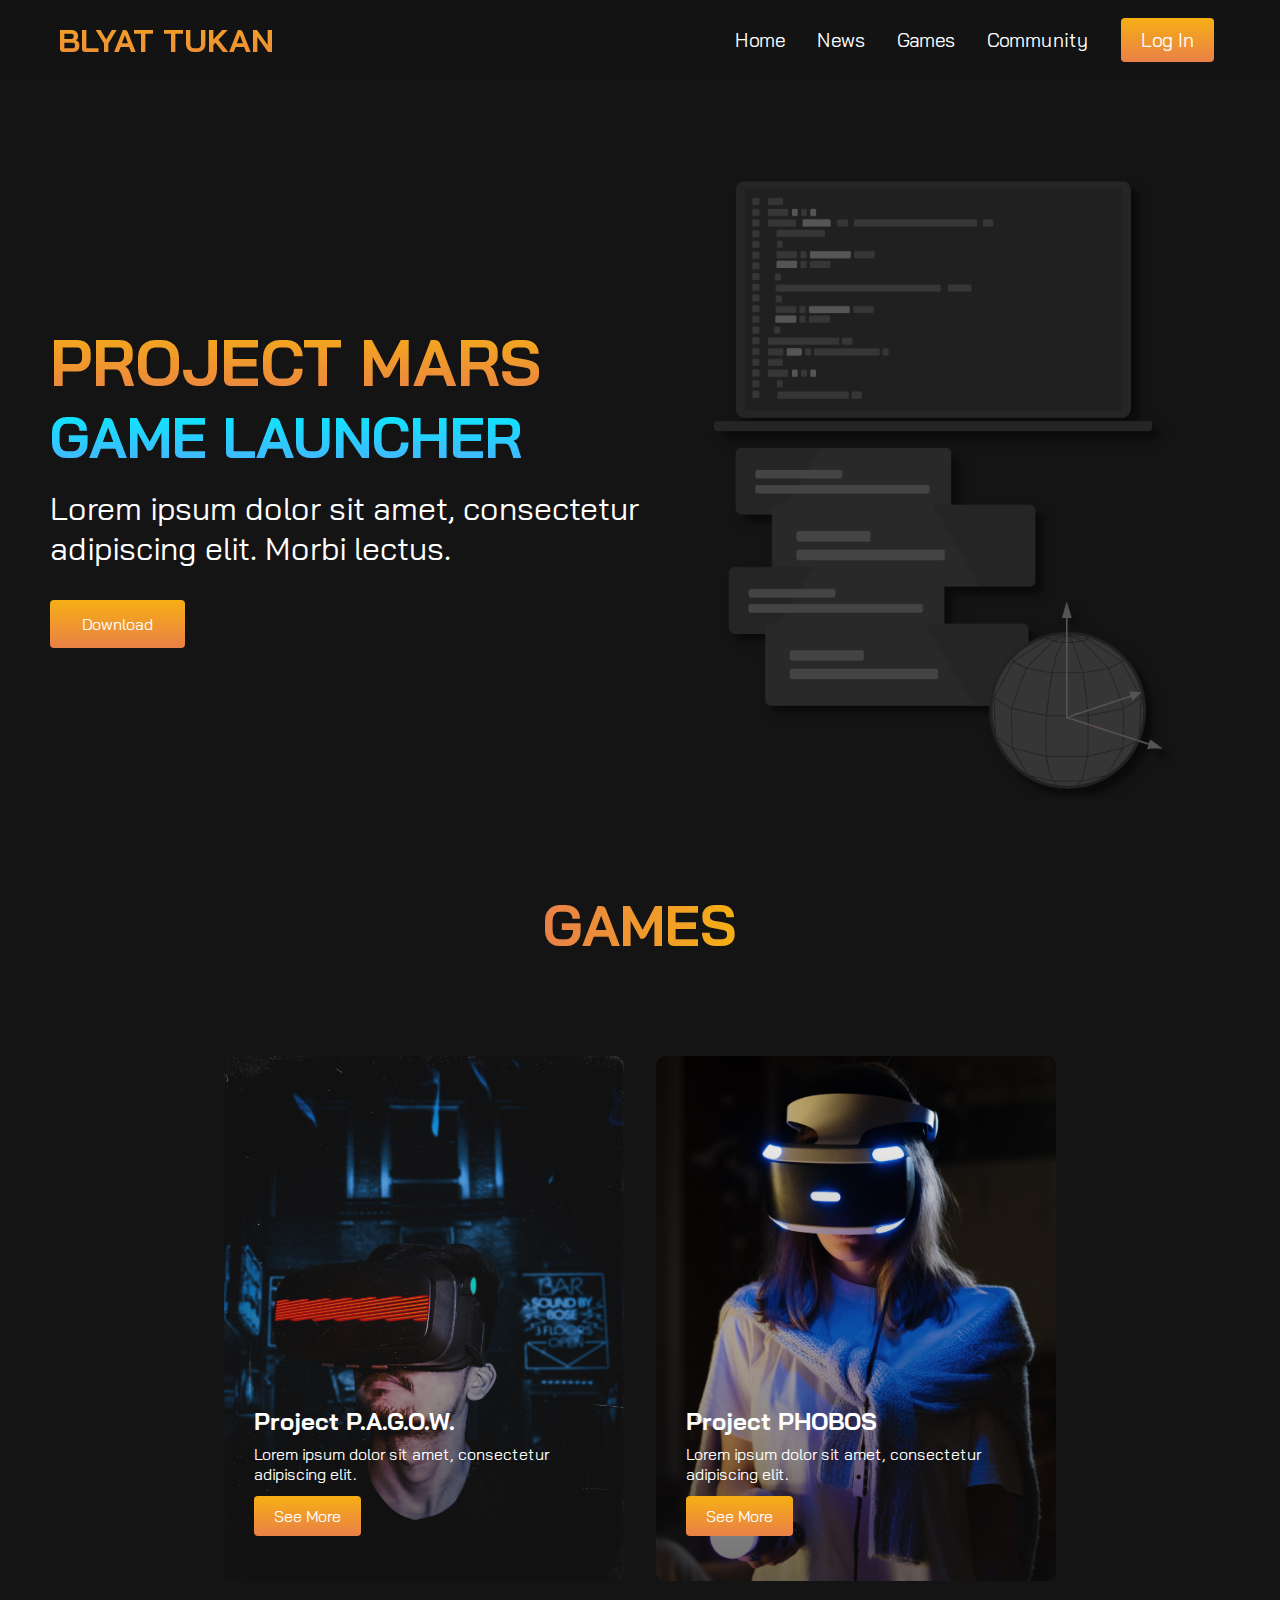
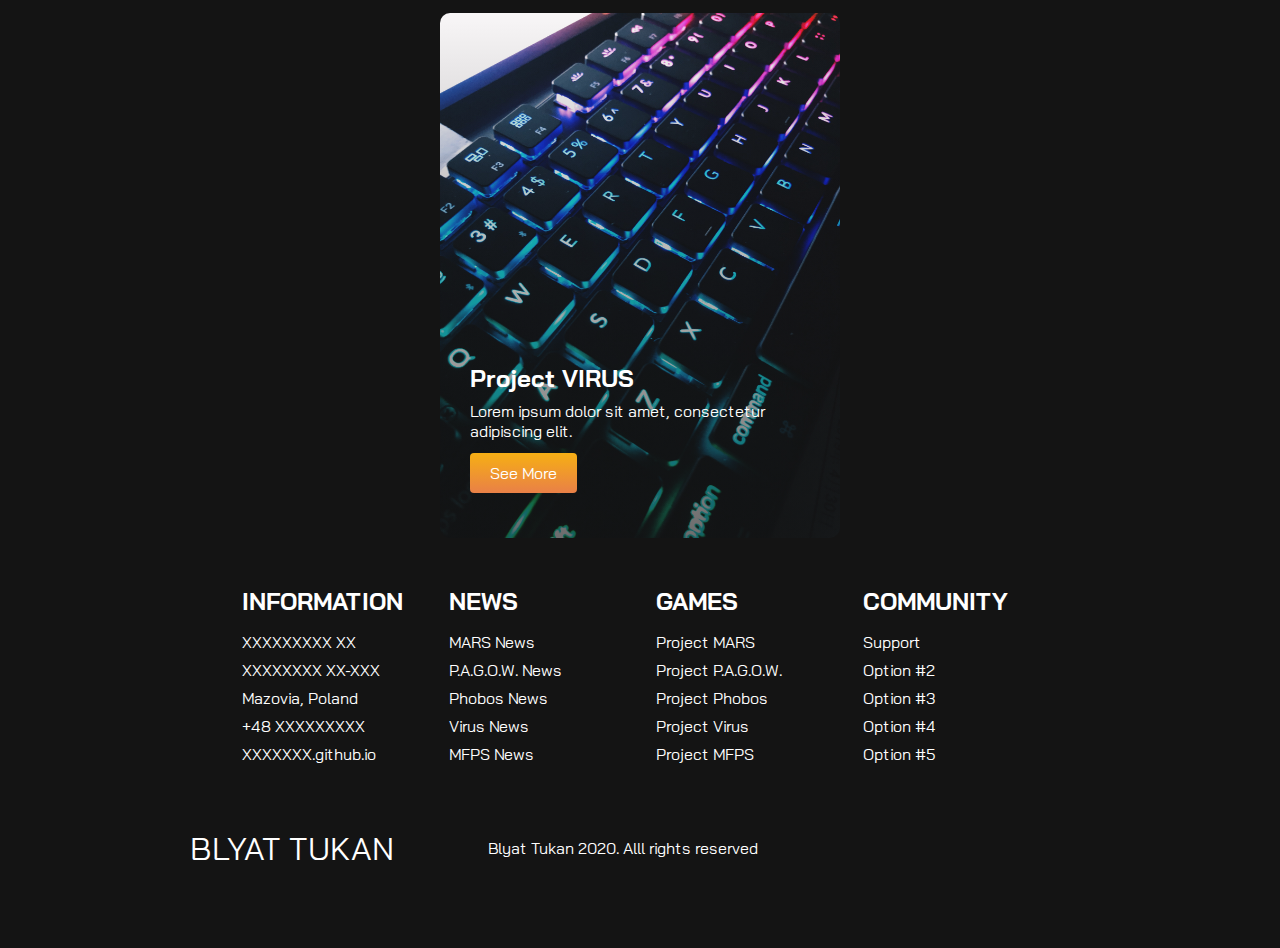
==== games.html @ d00b1628 "Version 0.1" ====
<!DOCTYPE html>
<html lang="en">

<head>
	<meta charset="UTF-8">
	<meta name="viewport" content="width=device-width,initial-scale=1.0"/>
	<title>Project MARS</title>
	<link rel="stylesheet" href="style.css">
	<link rel="stylesheet" href="https://pro.fontawesome.com/releases/v5.10.0/css/all.css" integrity="sha384-AYmEC3Yw5cVb3ZcuHtOA93w35dYTsvhLPVnYs9eStHfGJvOvKxVfELGroGkvsg+p" crossorigin="anonymous"/>
	<link href="https://fonts.googleapis.com/css2?family=Bai+Jamjuree:wght@200;400;700&display=swap" rel="stylesheet">
</head>

<body>
	<!-- NavBar -->
	<nav class="navbar">
		<div class="navbar_container">
			<a href="#" id="navbar_logo"><i class="fas fa-gem"></i>BLYAT TUKAN</a>
			<div class="navbar_toggle" id="mobile-menu">
				<span class="bar"></span>
				<span class="bar"></span>
				<span class="bar"></span>
			</div>
			<ul class="navbar_menu">
				<li class="navbar_item">
					<a href="index.html" class="navbar_links">Home</a>
				</li>
				<li class="navbar_item">
					<a href="news.html" class="navbar_links">News</a>
				</li>
				<li class="navbar_item">
					<a href="games.html" class="navbar_links">Games</a>
				</li>
				<li class="navbar_item">
					<a href="community.html" class="navbar_links">Community</a>
				</li>
				<li class="navbar_btn">
					<a href="login.html" class="button">Log In</a>
				</li>
			</ul>
		</div>
	</nav>
	<!-- Herp Selection -->
	<div class="main">
		<div class="main_container">
			<div class="main_content">
				<h1>PROJECT MARS</h1>
				<h2>GAME LAUNCHER</h2>
				<p>Lorem ipsum dolor sit amet, consectetur adipiscing elit. Morbi lectus.</p>
				<button class="main_btn"><a href="https://drive.google.com/uc?export=download&id=1qEwxYIXNKAYCf7dLm0vdJYYYXvr7ZDhy">Download</a></button>
			</div>
			<div class="main_img-container">
				<img src="images/pic1.png"  id="main_img"/>
			</div>
		</div>
	</div>
	<!-- Services Selection -->
	<div class="services">
		<h1>GAMES</h1>
		<div class="services_container">
			<div class="services_card">
				<h2>Project P.A.G.O.W.</h2>
				<p>Lorem ipsum dolor sit amet, consectetur adipiscing elit.</p>
				<button><a href="projectpagow.html">See More</a></button>
			</div>
			<div class="services_card">
				<h2>Project PHOBOS</h2>
				<p>Lorem ipsum dolor sit amet, consectetur adipiscing elit.</p>
				<button><a href="projectphobos.html">See More</a></button>
			</div>
			<div class="services_card">
				<h2>Project VIRUS</h2>
				<p>Lorem ipsum dolor sit amet, consectetur adipiscing elit.</p>
				<button><a href="projectvirus.html">See More</a></button>
			</div>
		</div>
	</div>
	<!-- Footer Section -->
	<div class="footer_container">
		<div class="footer_links">
			<div class="footer_link_wrapper">
				<div class="footer_link_items">
					<h2>INFORMATION</h2>
					<p>XXXXXXXXX XX</p>
					<p>XXXXXXXX XX-XXX</p>
					<p>Mazovia, Poland</p>
					<p>+48 XXXXXXXXX</p>
					<p>XXXXXXX.github.io</p>
				</div>
				<div class="footer_link_items">
					<h2>NEWS</h2>
          <a href="index.html">MARS News</a>
					<a href="index.html">P.A.G.O.W. News</a>
					<a href="index.html">Phobos News</a>
					<a href="index.html">Virus News</a>
					<a href="index.html">MFPS News</a>
				</div>
			</div>
			<div class="footer_link_wrapper">
				<div class="footer_link_items">
					<h2>GAMES</h2>
					<a href="index.html">Project MARS</a>
					<a href="index.html">Project P.A.G.O.W.</a>
					<a href="index.html">Project Phobos</a>
					<a href="index.html">Project Virus</a>
					<a href="index.html">Project MFPS</a>
				</div>
				<div class="footer_link_items">
					<h2>COMMUNITY</h2>
					<a href="index.html">Support</a>
					<a href="index.html">Option #2</a>
					<a href="index.html">Option #3</a>
					<a href="index.html">Option #4</a>
					<a href="index.html">Option #5</a>
				</div>
			</div>
		</div>
		<div class="social_media">
			<div class="social_media_wrap">
				<div class="footer_logo">
					<a href="/" id="footer_logo"><i class="fas faa-gem"></i>BLYAT TUKAN</a>
				</div>
				<p class="website_right">Blyat Tukan 2020. Alll rights reserved</p>
				<div class="social_icons">
					<a href="/" class="social_icons_link" target="_blank">
						<i class="fab fa-facebook"></i>
					</a>
					<a href="https://www.youtube.com/channel/UCnhLf9kMlT55ftMMKSu5Qwg" class="social_icons_link" target="_blank">
						<i class="fab fa-youtube"></i>
					</a>
					<a href="/" class="social_icons_link" target="_blank">
						<i class="fab fa-twitter"></i>
					</a>
					<a href="https://discord.gg/k23jEwY" class="social_icons_link" target="_blank">
						<i class="fab fa-discord"></i>
					</a>
				</div>
			</div>
		</div>
	</div>

	<script src="app.js"></script>
</body>

</html>
---- style.css ----
*{
  box-sizing: border-box;
  margin: 0;
  padding: 0;
font-family: 'Bai Jamjuree', sans-serif;
}

.navbar{
  background: #131313;
  height: 80px;
  display: flex;
  justify-content: center;
  align-items: center;
  font-size: 1.2rem;
  position: sticky;
  top: 0;
  z-index: 999;
}

.navbar_container{
  display: flex;
  justify-content: space-between;
  height: 80px;
  z-index: 1;
  width: 100%;
  max-width: 1300px;
  margin: 0 auto;
  padding: 0 50px;
}

#navbar_logo{
  background-color: #ff8177;
  background-image: linear-gradient(to top, #E98047 0%, #F6AF14 100%);
  background-size: 100%;
  -webkit-background-clip: text;
  -moz-background-clip: text;
  -webkit-text-fill-color: transparent;
  -moz-text-fill-color: transparent;
  display: flex;
  align-items: center;
  cursor: pointer;
  text-decoration: none;
  font-size: 2rem;
  font-weight: 700;
}

.fa-gem{
  margin-right: 0.5rem;
}

.navbar_menu{
  display: flex;
  align-items: center;
  list-style: none;
  text-align: center;
}

.navbar_item{
  height: 80px;
}

.navbar_links{
  color: #fff;
  display: flex;
  align-items: center;
  justify-content: center;
  text-decoration: none;
  padding: 0 1rem;
  height: 100%
}

.navbar_btn{
  display: flex;
  justify-content: center;
  align-items: center;
  padding: 0 1rem;
  width: 100%;
}

.button{
  display: flex;
  justify-content: center;
  align-items: center;
  text-decoration: none;
  padding: 10px 20px;
  height: 100%;
  width: 100%;
  border: none;
  outline: none;
  border-radius: 4px;
  background-image: linear-gradient(to top, #E98047 0%, #F6AF14 100%);
  color: #fff;
}

.button:hover{
  background-image: linear-gradient(to top, #4facfe 0%, #00f2fe 100%);
  transition: all 0.3s ease;
}

.navbar_links:hover{
  background: #303030;
  transition: all 0.3s ease;
}

@media screen and (max-width:960px){
  .navbar_container{
    display: flex;
    justify-content: space-between;
    height: 80px;
    z-index: 1;
    width: 100%;
    max-width: 1300px;
    padding: 0;
  }
  .navbar_menu{
    display: grid;
    grid-template-columns: auto;
    margin: 0;
    width: 100%;
    position: absolute;
    top: -1000px;
    opacity: 0;
    transition: all 0.5s ease;
    height: 50vh;
    z-index: -1;
    background: #131313;
  }
  .navbar_menu.active{
    top: 100%;
    opacity: 1;
    transition: all 0.5s ease;
    z-index: 99;
    height: 50vh;
    font-size: 1.6rem;
  }
  #navbar_logo{
    padding-left: 25px;
  }

  .navbar_toggle .bar{
    width: 25px;
    height: 3px;
    margin: 5px auto;
    transition: all 0.3s ease-in-out;
    background: #fff;
  }
  .navbar_item{
    width: 100%;
  }
  .navbar_links{
    text-align: center;;
    padding: 2rem;
    width: 100%;
    display: table;
  }

  #mobile-menu{
    position: absolute;
    top: 20%;
    right: 5%;
    transform: translate(5%,20%);
  }
  .navbar_btn{
    padding-bottom: 2rem;
  }
  .button{
    display: flex;
    justify-content: center;
    align-items: center;
    width: 80%;
    height: 80px;
    margin: 0;
  }

  .navbar_toggle .bar {
    display: block;
    cursor: pointer;
  }

  #mobile-menu.is-active .bar:nth-child(2){
    opacity: 0;
  }
  #mobile-menu.is-active .bar:nth-child(1){
    transform: translateY(8px) rotate(45deg);
  }
  #mobile-menu.is-active .bar:nth-child(3){
transform: translateY(-8px) rotate(-45deg);
  }
}

/* Hero Section CSS */
.main{
  background-color: #141414;
}

.main_container{
  display: grid;
  grid-template-columns: 1fr 1fr;
  align-items: center;
  justify-self: center;
  margin: 0 auto;
  height: 90vh;
  background-color: #141414;
  z-index: 1;
  width: 100%;
  max-width: 1300px;
  padding: 0 50px;
}

.main_content h1{
  font-size:  4rem;
  background-color: #ff8177;
  background-image: linear-gradient(to top, #E98047 0%, #F6AF14 100%);
  background-size: 100%;
  -webkit-background-clip: text;
  -moz-background-clip: text;
  -webkit-text-fill-color: transparent;
  -moz-text-fill-color: transparent;
}

.main_content h2{
  font-size:  3.5rem;
  background-color: #ff8177;
  background-image: linear-gradient(to top, #4facfe 0%, #00f2fe 100%);
  background-size: 100%;
  -webkit-background-clip: text;
  -moz-background-clip: text;
  -webkit-text-fill-color: transparent;
  -moz-text-fill-color: transparent;
}
.main_content p{
  margin-top: 1rem;
  font-size: 2rem;
  font-weight: 400;
  color: #fff;
}

.main_btn{
  font-size: 1rem;
  background-image: linear-gradient(to top, #E98047 0%, #F6AF14 100%);
  padding: 14px 32px;
  border: none;
  border-radius: 4px;
  color: #fff;
  margin-top: 2rem;
  cursor: pointer;
  position: relative;
  transition: all 0.35s;
  outline: none;
}
.main_btn a{
  position: relative;
  z-index: 2;
  color: #fff;
  text-decoration: none;
}
.main_btn:after{
  position: absolute;
  content: '';
  top: 0;
  left: 0;
  width: 0;
  height: 100%;
  background-image: linear-gradient(to top, #4facfe 0%, #00f2fe 100%);
  transition: all 0.35s;
  border-radius: 4px;
}
.main_btn:hover{
  color: #fff;
}
.main_btn:hover:after{
  width: 100%;
}
.main_img-container{
  text-align: center;
}
#main_img{
  height: 80%;
  width: 80%;
}

/* Mobile Responsive*/

@media  screen and (max-width: 768px) {
  .main_container{
    display: grid;
    grid-template-columns: auto;
    align-items: center;
    justify-self: center;
    width: 100%;
    margin: 0 auto;
    height: 90vh;
  }
  .main_content{
    text-align: center;
    margin-bottom: 4rem;
  }
  .main_content h1{
    font-size: 2.5rem;
    margin-top: 2rem;
  }
  .main_content h2{
    font-size: 3rem;
  }
  .main_content p{
    margin-top: 1rem;
    font-size: 1.5rem;
  }
}
@media  screen and (max-width: 480px) {
  .main_content h1{
    font-size: 2rem;
    margin-top: 3rem;
  }
  .main_content h2{
    font-size: 2rem;
  }
  .main_content p{
    margin-top: 2rem;
    font-size: 1.5rem;
  }
  .main_btn{
    padding: 12px 36px;
    margin: 2.5rem 0;
  }
}
	/* Services Selection CSS */
.services{
  background: #141414;
  display: flex;
  flex-direction: column;
  align-items: center;
  height: 70vh;
}

.services h1{
  background-color: #ff8177;
  background-image: linear-gradient(to right, #E98047 0%, #F6AF14 100%);
  background-size: 100%;
  margin-bottom: 5rem;
  font-size: 3.5rem;
  -webkit-background-clip: text;
  -moz-background-clip: text;
  -webkit-text-fill-color: transparent;
  -moz-text-fill-color: transparent;
  margin-left: 10px;
  margin-right: 10px;
  text-align: center;
}

.services_container{
  display: flex;
  justify-content: center;
  flex-wrap: wrap;
}
.services_card{
  margin: 1rem;
  height: 525px;
  width: 400px;
  border-radius: 10px;
  background-image: linear-gradient(to bottom, rgba(0, 0, 0, 0) 0%,rgba(17, 17, 17, 0.6) 100%),
  url("images/pic3.jpg");
  background-size: cover;
  position: relative;
  color: #fff;
}
.services_card:nth-child(2){
  background-image: linear-gradient(to bottom, rgba(0, 0, 0, 0) 0%,rgba(17, 17, 17, 0.6) 100%),
  url("images/pic4.jpg");
}
.services_card:nth-child(3){
  background-image: linear-gradient(to bottom, rgba(0, 0, 0, 0) 0%,rgba(17, 17, 17, 0.6) 100%),
  url("images/pic2.jpg");
}
.services_card h2{
  position: absolute;
  top: 350px;
  left: 30px;
}
.services_card p{
  position: absolute;
  top: 387.5px;
  left: 30px;
}
.services_card button{
  color: #fff;
  padding: 10px 20px;
  border: none;
  outline: none;
  border-radius: 4px;
background-image: linear-gradient(to top, #E98047 0%, #F6AF14 100%);
  position: absolute;
  top: 440px;
  left: 30px;
  font-size: 1rem;
  cursor: pointer;
}
.services_card:hover{
  transform: scale(1.075);
  transition: 0.3s ease;
}
.services_card button a{
  color: #fff;
  text-decoration: none;
}
@media screen and (max-width: 1310px){
  .services{
    height: 1200px;
  }
}

@media screen and (max-width: 880px){
  .services{
    height: 2000px;
  }
  .services_card {
    width: 400px;
  }

  .services h1{
    font-size: 2.6rem;
    margin-top: 12rem;
  }
}
@media screen and (max-width: 480px){
  .services{
    height: 1900px;
  }

  .services h1{
    font-size: 1.8rem;
  }

  .services_card {
    width: 300px;
  }
}

.footer_container{
  background-color: #141414;
  padding: 5rem 0;
  display: flex;
  flex-direction: column;
  justify-content: center;
  align-items: center;
}
#footer_logo{
  color: #fff;
  display: flex;
  align-items: center;
  cursor: pointer;
  text-decoration: none;
  font-size: 2rem;
}

.footer_links{
  width: 100%;
  max-width: 1000px;
  display: flex;
  justify-content: center;
}

.footer_link_wrapper{
  display: flex;
}

.footer_link_items{
  display: flex;
  flex-direction: column;
  align-items: flex-start;
  margin: 16px;
  text-align: left;
  width: 175px;
  box-sizing: border-box;
}

.footer_link_items h2{
  margin-bottom: 16px;
}

.footer_link_items > h2{
  color: #fff;
}

.footer_link_items a {
  color: #fff;
  text-decoration: none;
  margin-bottom: 0.5rem;
}

.footer_link_items p {
  color: #FFF;
  text-decoration: none;
  margin-bottom: 0.5rem;
}

.social_icons_link{
  color: #fff;
  font-size: 24px;
}
.social_media{
  max-width: 1000px;
  width: 100%;
}

.social_media_wrap{
  display: flex;
  justify-content: space-between;
  align-items: center;
  width: 90%;
  max-width: 1000px;
  margin: 40px auto 0 auto;
}

.social_icons{
  display: flex;
  justify-content: space-between;
  align-items: center;
  width: 240px;
}

.social_logo{
  color: #fff;
  justify-self: flex-start;
  margin-left: 20px;
  cursor: pointer;
  text-decoration: none;
  font-size: 2rem;
  display: flex;
  align-items: center;
  margin-bottom: 16px;
}

.website_right{
  color: #fff;
}

@media screen and (max-width: 820px){
  .footer_links{
    padding-top: 2rem;
  }

  #footer_logo{
    margin-bottom: 2rem;
  }

  .website_right{
    margin-bottom: 2rem;
  }

  .footer_link_wrapper{
    flex-direction: column;
  }

  .social_media_wrap{
    flex-direction: column;
  }
}

@media screen and (max-width; 480px){
  .footer_link_items{
    margin: 0;
    padding: 10px;
    width: 100%;
  }
}

/* Page404 */

.Page404{
  width: 100%;
  position: absolute;
  top: 50%;
  transform: translateY(-50%);
  text-align: center;
  color: #fff;
}

.Page404 h1{
  font-size: 160px;
  margin: 0;
  font-style: 800;
  background-image: linear-gradient(to top, #E98047 0%, #F6AF14 100%);
  -webkit-background-clip: text;
  -moz-background-clip: text;
  -webkit-text-fill-color: transparent;
  -moz-text-fill-color: transparent;
}
.Page404 h3{
  font-size: 25px;
  margin: 0px 10px;
  background-image: linear-gradient(to top, #E98047 0%, #F6AF14 100%);
  -webkit-background-clip: text;
  -moz-background-clip: text;
  -webkit-text-fill-color: transparent;
  -moz-text-fill-color: transparent;
}
.Page404 p{
  margin: 0px 10px;
}
.Page404 h2{
  margin: 0px 10px;
}
.Page404 button{
  font-size: 1rem;
  background-image: linear-gradient(to top, #E98047 0%, #F6AF14 100%);
  padding: 14px 32px;
  border: none;
  border-radius: 4px;
  color: #fff;
  margin-top: 2rem;
  cursor: pointer;
  position: relative;
  transition: all 0.35s;
  outline: none;
}
.Page404 a{
  position: relative;
  z-index: 2;
  color: #fff;
  text-decoration: none;
}
.Page404:after{
  position: absolute;
  content: '';
  top: 0;
  left: 0;
  width: 0;
  height: 100%;
  background-image: linear-gradient(to top, #4facfe 0%, #00f2fe 100%);
  transition: all 0.35s;
  border-radius: 4px;
}

.BodyBackground{
  background: #141414;
}

/* Page404 */

.Countdown_container{
  width: 100%;
  position: absolute;
  top: 50%;
  transform: translateY(-50%);
  text-align: center;
  color: #fff;
  background: #141414;
}

.Countdown_container h1{
    font-size: 30px;
    color: #fff;
    font-weight: 800;
}
.Countdown_container h2{
    margin: 0px 10px;
    font-size: 60px;
    background-image: linear-gradient(to top, #E98047 0%, #F6AF14 100%);
    -webkit-background-clip: text;
    -moz-background-clip: text;
    -webkit-text-fill-color: transparent;
    -moz-text-fill-color: transparent;
    margin-top: -10px;
}
.Countdown_container .countdown{
    font-size: 40px;
    color: #fff;
    font-weight: 800;
}
/*lOGIN*/
.wave{
	position: fixed;
	bottom: 0;
	left: 0;
	height: 100%;
	z-index: -1;
}

.container{
    width: 100vw;
    height: 100vh;
    display: grid;
    grid-template-columns: repeat(2, 1fr);
    grid-gap :7rem;
    padding: 0 2rem;
}

.img{
	display: flex;
	justify-content: flex-end;
	align-items: center;
}

.login-content{
	display: flex;
	justify-content: flex-start;
	align-items: center;
	text-align: center;
}

.img img{
	width: 500px;
}

form{
	width: 360px;
}

.login-content img{
    height: 100px;
}

.login-content h2{
	margin: 15px 0;
	color: #fff;
	text-transform: uppercase;
	font-size: 2.9rem;
}

.login-content .input-div{
	position: relative;
    display: grid;
    grid-template-columns: 7% 93%;
    margin: 25px 0;
    padding: 5px 0;
    border-bottom: 2px solid #555555;
}

.login-content .input-div.one{
	margin-top: 0;
}

.i{
	color: #555555;
	display: flex;
	justify-content: center;
	align-items: center;
}

.i i{
	transition: .3s;
}

.input-div > div{
    position: relative;
	height: 45px;
}

.input-div > div > h5{
	position: absolute;
	left: 10px;
	top: 50%;
	transform: translateY(-50%);
	color: #555555;
	font-size: 18px;
	transition: .3s;
}

.input-div:before, .input-div:after{
	content: '';
	position: absolute;
	bottom: -2px;
	width: 0%;
	height: 2px;
  background-image: linear-gradient(to top, #E98047 0%, #F6AF14 100%);
	transition: .4s;
}

.input-div:before{
	right: 50%;
}

.input-div:after{
	left: 50%;
}

.input-div.focus:before, .input-div.focus:after{
	width: 50%;
}

.input-div.focus > div > h5{
	top: -5px;
	font-size: 15px;
}

.input-div.focus > .i > i{
  background-image: linear-gradient(to top, #E98047 0%, #F6AF14 100%);
  -webkit-background-clip: text;
  -moz-background-clip: text;
  -webkit-text-fill-color: transparent;
  -moz-text-fill-color: transparent;
}

.input-div > div > input{
	position: absolute;
	left: 0;
	top: 0;
	width: 100%;
	height: 100%;
	border: none;
	outline: none;
	background: none;
	padding: 0.5rem 0.7rem;
	font-size: 1.2rem;
	color: #999999;
}

.input-div.pass{
	margin-bottom: 4px;
}

.login-content a{
	display: block;
	text-align: right;
	text-decoration: none;
	color: #555555;
	font-size: 0.9rem;
	transition: .3s;
  font-weight: 800;
}

.login-content a:hover{
  background-image: linear-gradient(to top, #E98047 0%, #F6AF14 100%);
  -webkit-background-clip: text;
  -moz-background-clip: text;
  -webkit-text-fill-color: transparent;
  -moz-text-fill-color: transparent;
}

.btn{
	display: block;
	width: 100%;
	height: 50px;
	border-radius: 10px;
	outline: none;
	border: none;
  background-image: linear-gradient(to top, #E98047 0%, #F6AF14 100%);
	background-size: 200%;
	font-size: 1.2rem;
	color: #fff;
	text-transform: uppercase;
	margin: 2rem 0;
	cursor: pointer;
	transition: .5s;
}
.btn:hover{
	background-position: right;
}


@media screen and (max-width: 1050px){
	.container{
		grid-gap: 5rem;
	}
}

@media screen and (max-width: 1000px){
	form{
		width: 290px;
	}

	.login-content h2{
        font-size: 2.4rem;
        margin: 20px 0;
	}

	.img img{
		width: 400px;
	}
}

@media screen and (max-width: 900px){
	.container{
		grid-template-columns: 1fr;
	}

	.img{
		display: none;
	}

	.wave{
		display: none;
	}

	.login-content{
		justify-content: center;
	}
}
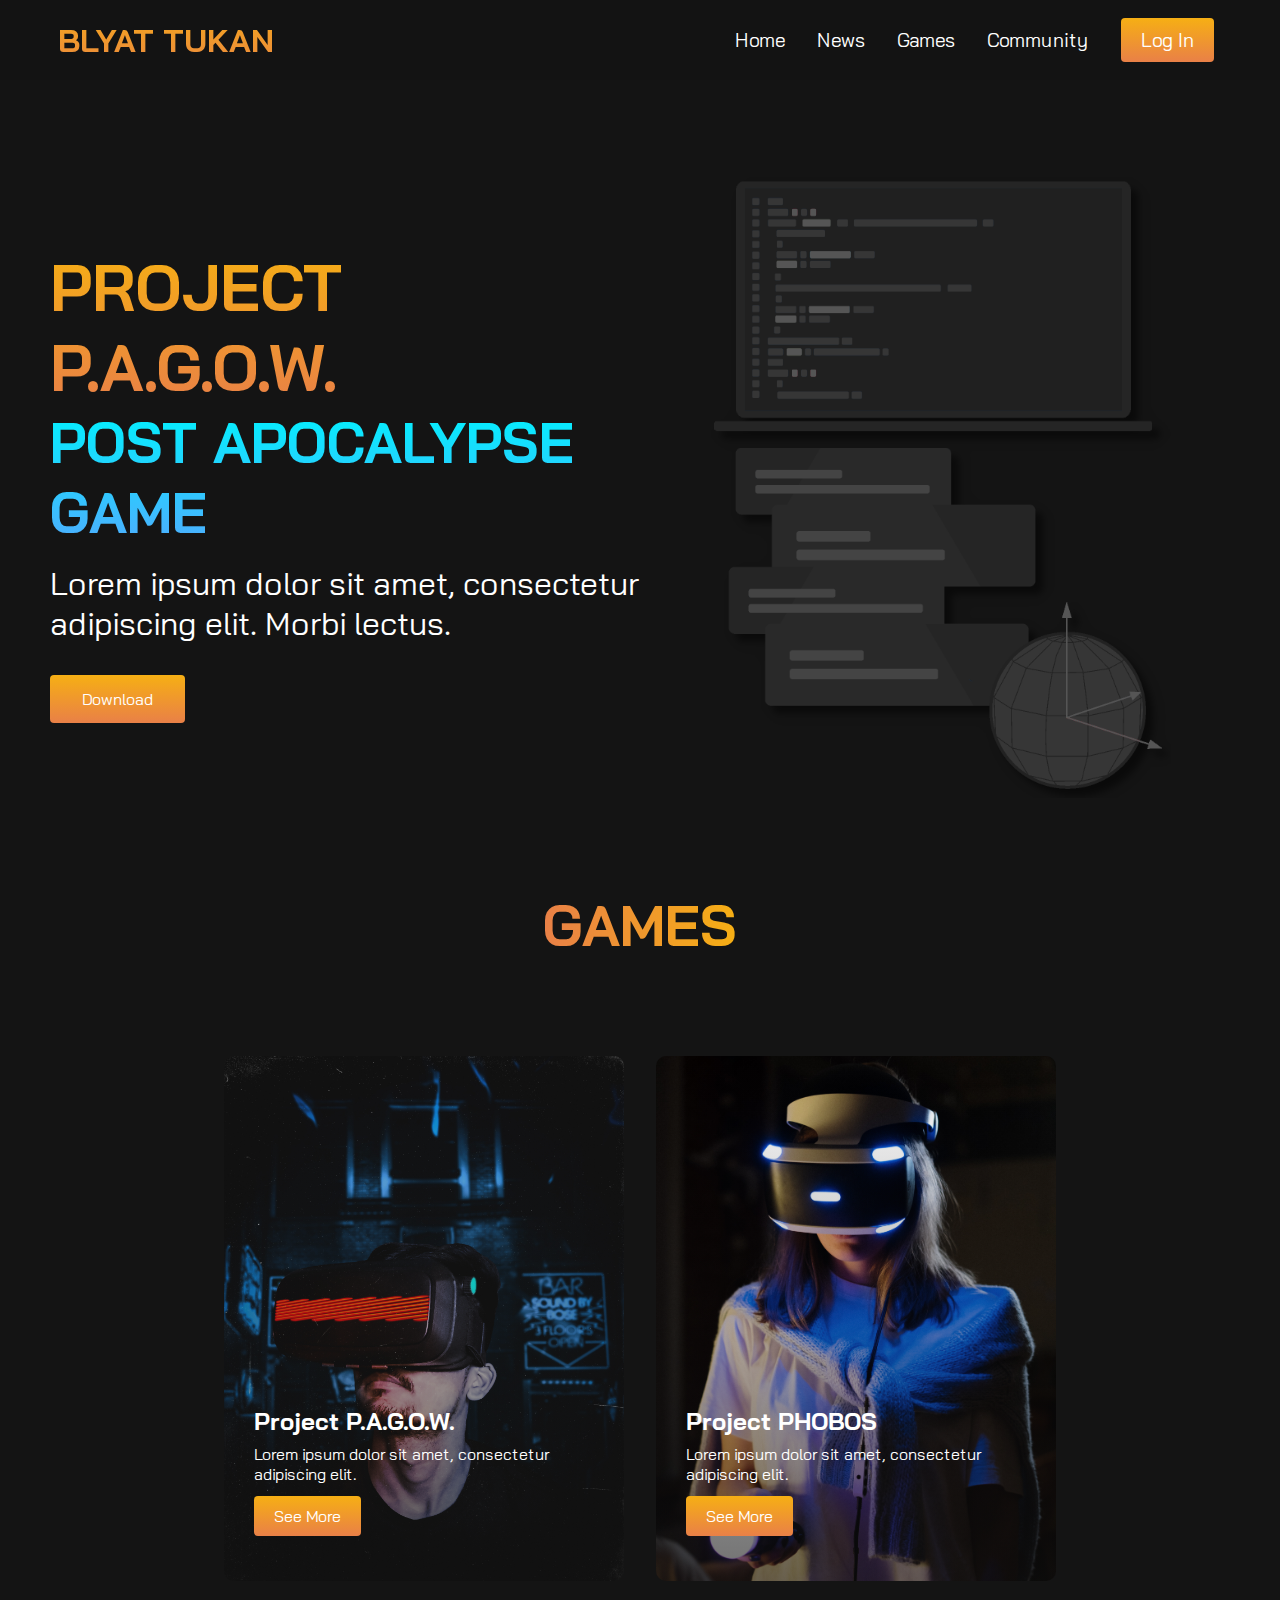
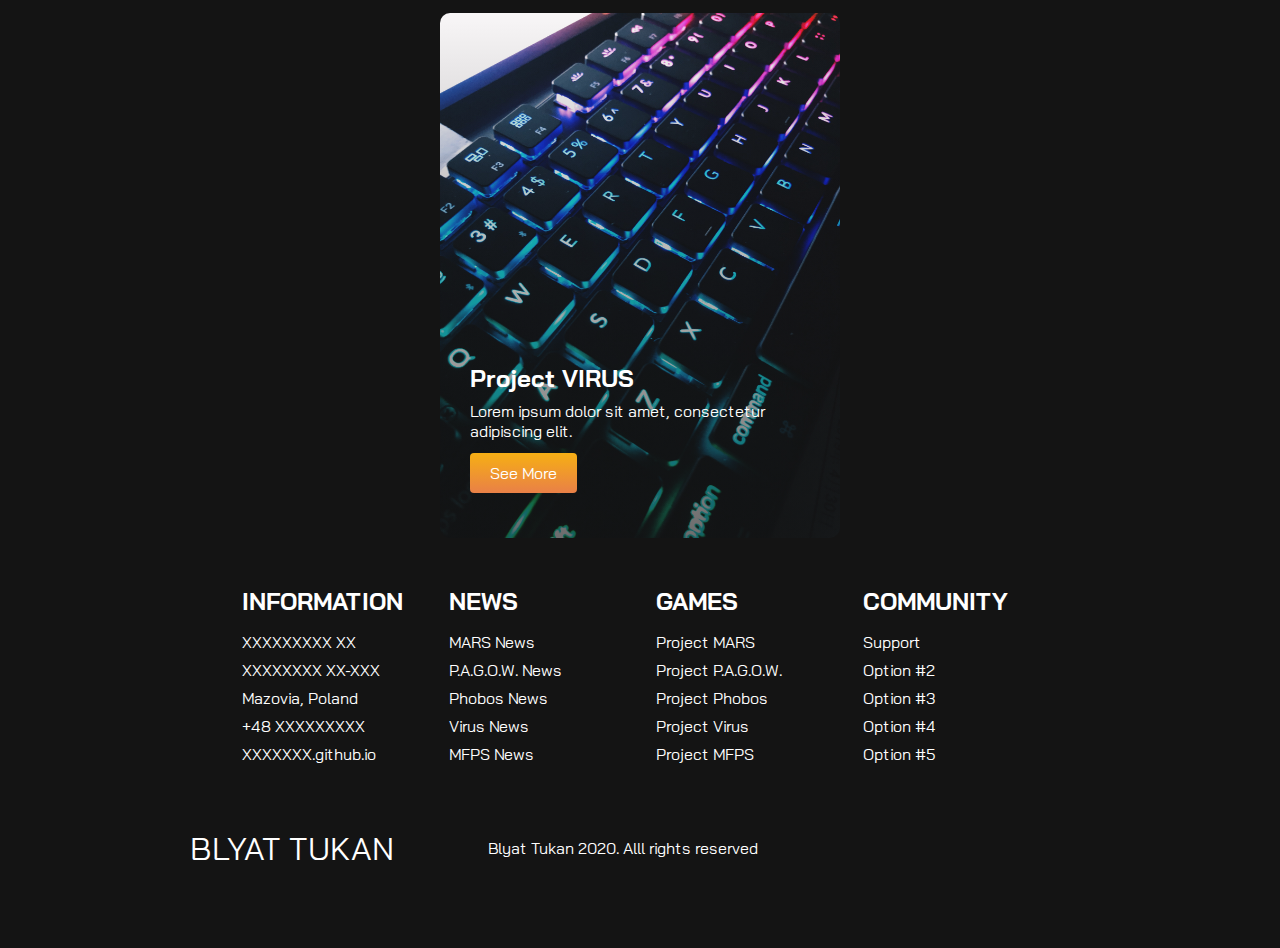
==== commit 0669ce18: "Version 0.2" ====
--- a/games.html
+++ b/games.html
@@ -11,6 +11,8 @@
 </head>
 
 <body>
+	<!--<div id="progressbar"></div>
+	<div id="scrollPath"></div>-->
 	<!-- NavBar -->
 	<nav class="navbar">
 		<div class="navbar_container">
@@ -43,10 +45,10 @@
 	<div class="main">
 		<div class="main_container">
 			<div class="main_content">
-				<h1>PROJECT MARS</h1>
-				<h2>GAME LAUNCHER</h2>
+				<h1>PROJECT P.A.G.O.W.</h1>
+				<h2>POST APOCALYPSE GAME</h2>
 				<p>Lorem ipsum dolor sit amet, consectetur adipiscing elit. Morbi lectus.</p>
-				<button class="main_btn"><a href="https://drive.google.com/uc?export=download&id=1qEwxYIXNKAYCf7dLm0vdJYYYXvr7ZDhy">Download</a></button>
+				<button class="main_btn"><a href="https://drive.google.com/uc?export=download&id=1_WCq_PidcEXpnDkUhCznQvKRqVWVROyP">Download</a></button>
 			</div>
 			<div class="main_img-container">
 				<img src="images/pic1.png"  id="main_img"/>
@@ -139,6 +141,7 @@
 	</div>
 
 	<script src="app.js"></script>
+	<!--<script src="progressbar.js"></script>-->
 </body>
 
 </html>
--- a/style.css
+++ b/style.css
@@ -14,7 +14,8 @@
   font-size: 1.2rem;
   position: sticky;
   top: 0;
-  z-index: 999;
+  z-index: 998;
+  /*margin-right: 10px;*/
 }
 
 .navbar_container{
@@ -887,3 +888,54 @@
 		justify-content: center;
 	}
 }
+/*Scrollbar*/
+/*::-webkit-scrollbar{
+  width: 0;
+}*/
+#scrollPath{
+  position: fixed;
+  top: 0;
+  right: 0;
+  width: 10px;
+  height: 100%;
+  background: rgba(255,255,255,0.05);
+}
+#progressbar{
+  position: fixed;
+  top: 0;
+  right: 0;
+  width: 10px;
+  height: 50%;
+  background: linear-gradient(to top, #008aff,#00ffe7);
+  animation: animate 5s linear infinite;
+      z-index: 999;
+}
+@keyframes animate {
+  0%, 100%
+  {
+    filter: hue-rotate(0deg);
+  }
+  50%{
+    filter: hue-rotate(360deg);
+  }
+}
+#progressbar:before{
+  content: '';
+  position: absolute;
+  top: 0;
+  left: 0;
+  width: 100%;
+  height: 100%;
+  background: linear-gradient(to top, #008aff,#00ffe7);
+  filter: blur(10px);
+}
+#progressbar:after{
+  content: '';
+  position: absolute;
+  top: 0;
+  left: 0;
+  width: 100%;
+  height: 100%;
+  background: linear-gradient(to top, #008aff,#00ffe7);
+  filter: blur(30px);
+}
